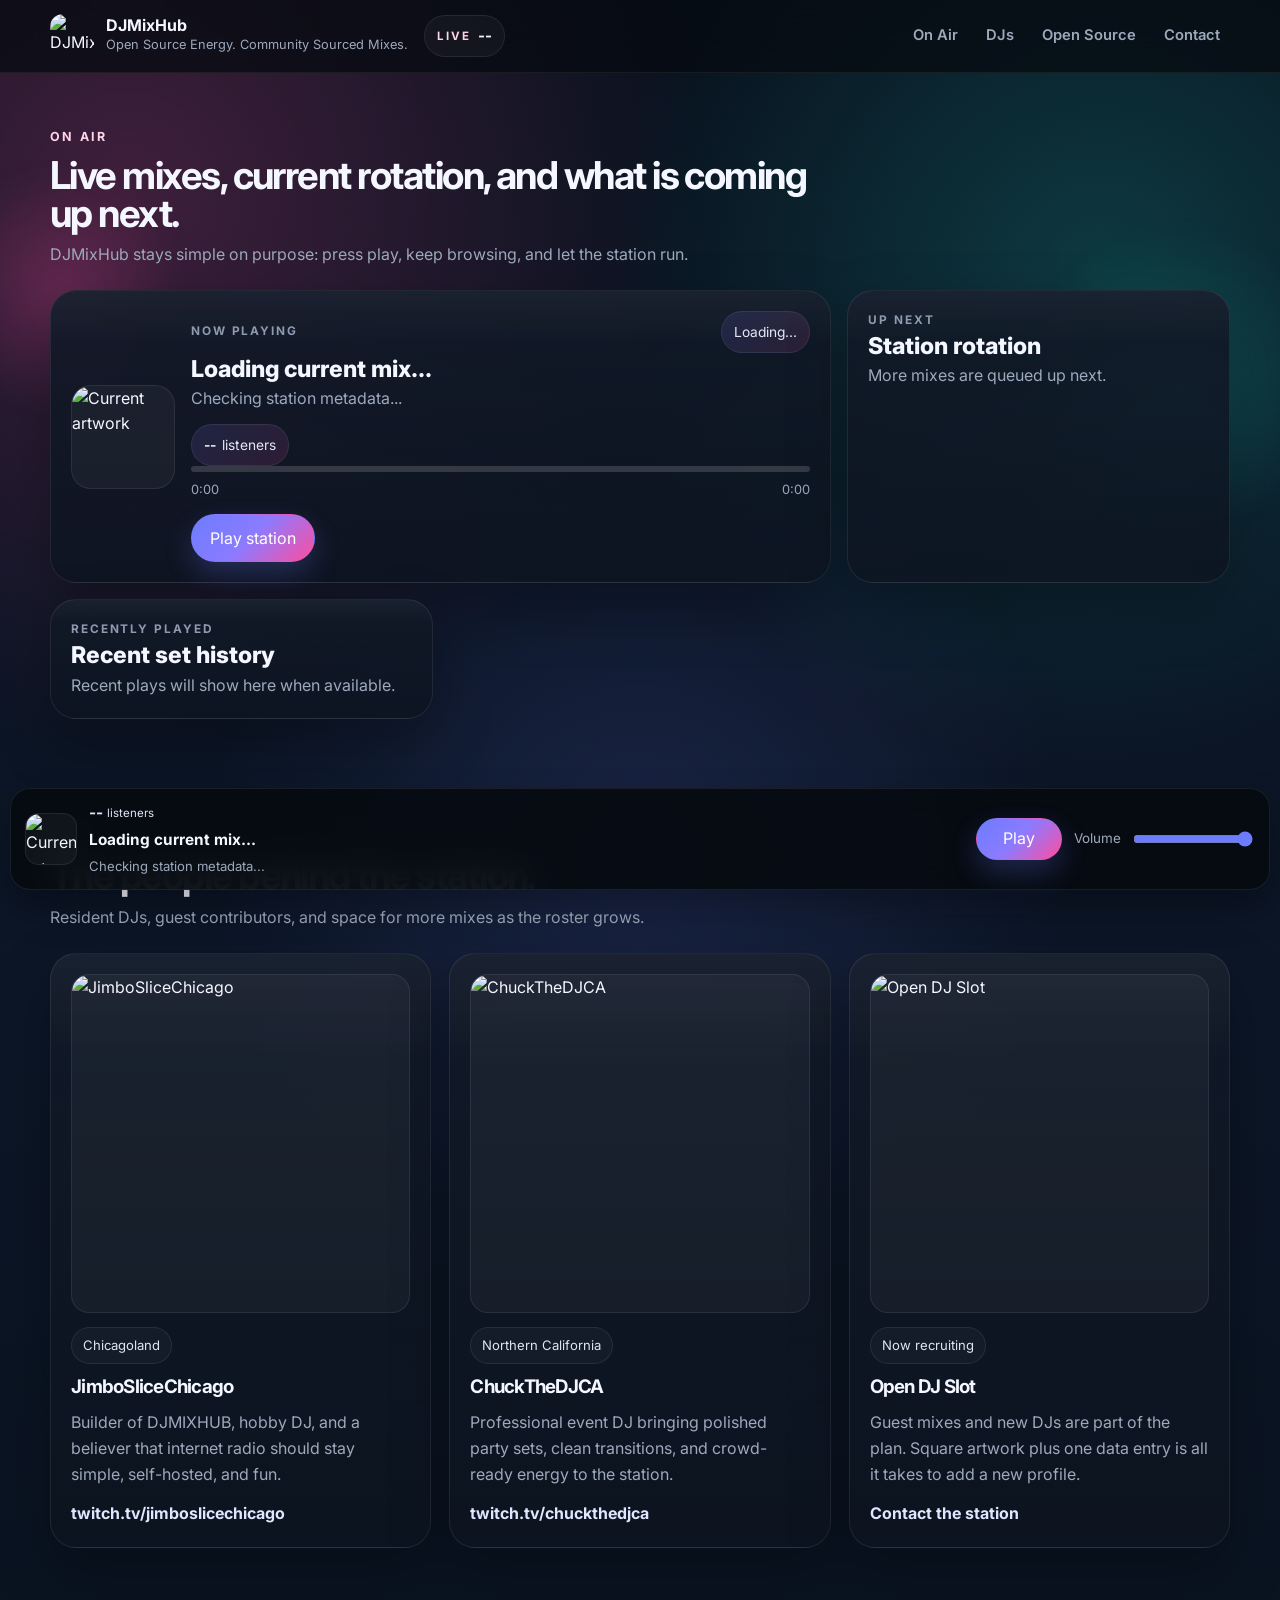
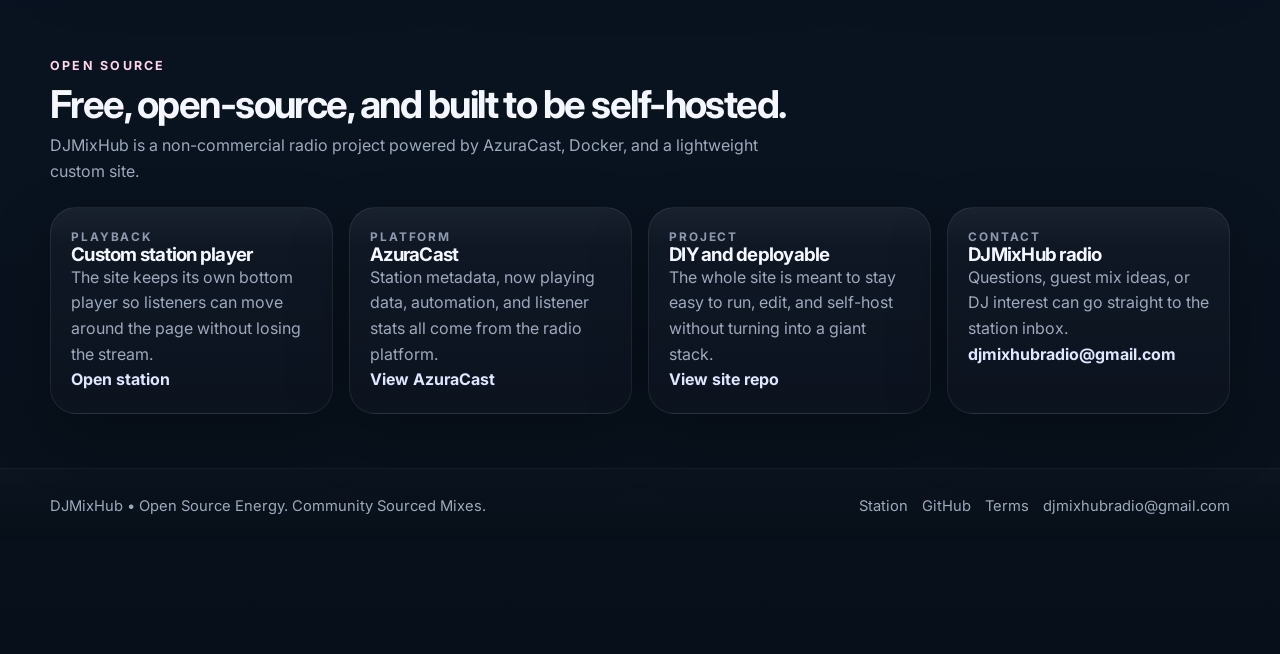
==== hybrid-site/index.html @ 6354baf1 "Add production-ready hybrid site and Ubuntu deploy docs" ====
<!DOCTYPE html>
<html lang="en">
  <head>
    <meta charset="UTF-8" />
    <meta name="viewport" content="width=device-width, initial-scale=1.0" />
    <title>DJMixHub | Community-Sourced Mix Radio</title>
    <meta
      name="description"
      content="DJMixHub is a free, community-sourced internet radio station for DJ mixes, guest sets, and long-form rotation."
    />
    <link rel="preconnect" href="https://fonts.googleapis.com" />
    <link rel="preconnect" href="https://fonts.gstatic.com" crossorigin />
    <link
      href="https://fonts.googleapis.com/css2?family=Inter:wght@400;500;600;700;800&display=swap"
      rel="stylesheet"
    />
    <link rel="icon" type="image/jpeg" href="assets/logo.jpg" />
    <link rel="stylesheet" href="styles.css?v=20260425c" />
  </head>
  <body>
    <div class="terms-gate" id="termsGate" aria-hidden="true">
      <div class="terms-gate__card">
        <span class="eyebrow">Before you listen</span>
        <h2>Agree to the listener terms to start the station</h2>
        <p>
          DJMixHub uses basic listener analytics like IP address, rough location, and browser/device details to help keep the
          station running and reliable.
        </p>
        <div class="terms-gate__actions">
          <a class="button button--ghost" href="terms.html">Read terms</a>
          <button class="button button--primary" id="acceptTermsButton">I Agree</button>
        </div>
      </div>
    </div>

    <header class="site-header">
      <div class="container site-header__inner">
        <a class="brand" href="#top" aria-label="DJMixHub HLS listener site home">
          <img
            src="assets/logo.jpg"
            alt="DJMixHub"
            class="brand__logo"
            onerror="this.onerror=null;this.src='assets/logo.jpg';"
          />
          <div class="brand__text">
            <strong data-config-text="siteName">DJMixHub</strong>
            <span data-config-text="siteTagline">Open Source Energy. Community Sourced Mixes.</span>
          </div>
          <div class="header-listeners" aria-live="polite">
            <span class="header-listeners__label">Live</span>
            <strong id="headerUniqueListeners">--</strong>
          </div>
        </a>

        <nav class="site-nav" aria-label="Main navigation">
          <a href="#onair">On Air</a>
          <a href="#djs">DJs</a>
          <a href="#opensource">Open Source</a>
          <a data-config-email>Contact</a>
        </nav>
      </div>
    </header>

    <main id="top">
      <section class="section" id="onair">
        <div class="container">
          <div class="section-heading">
            <span class="eyebrow">On air</span>
            <h2>Live mixes, current rotation, and what is coming up next.</h2>
            <p>DJMixHub stays simple on purpose: press play, keep browsing, and let the station run.</p>
          </div>

          <div class="now-grid">
            <article class="card now-card now-card--feature">
              <img id="onAirArt" class="now-card__art" src="assets/logo.jpg" alt="Current artwork" />
              <div>
                <div class="now-card__heading">
                  <span class="meta-label">Now playing</span>
                  <span class="status-badge" id="statusBadge">Loading...</span>
                </div>
                <strong id="onAirTitle" class="track-title">Loading current mix...</strong>
                <span id="onAirArtist" class="track-artist">Checking station metadata...</span>
                <div class="now-card__chips">
                  <span class="listener-pill"><strong id="heroListeners">--</strong> listeners</span>
                </div>
                <div class="progress" aria-label="Track progress">
                  <progress id="trackProgress" class="progress__bar" value="0" max="1"></progress>
                  <div class="progress__meta">
                    <span id="trackElapsed">0:00</span>
                    <span id="trackDuration">0:00</span>
                  </div>
                </div>
                <div class="now-card__actions">
                  <button class="button button--primary" id="heroListenButton" type="button">Play station</button>
                </div>
              </div>
            </article>

            <article class="card now-card">
              <span class="meta-label">Up next</span>
              <strong id="nextTitle" class="track-title">Station rotation</strong>
              <span id="nextMeta" class="track-artist">More mixes are queued up next.</span>
            </article>

            <article class="card now-card">
              <span class="meta-label">Recently played</span>
              <strong id="historyTitle" class="track-title">Recent set history</strong>
              <span id="historyMeta" class="track-artist">Recent plays will show here when available.</span>
            </article>
          </div>
        </div>
      </section>

      <section class="section" id="djs">
        <div class="container">
          <div class="section-heading">
            <span class="eyebrow">DJs</span>
            <h2>The people behind the station.</h2>
            <p>Resident DJs, guest contributors, and space for more mixes as the roster grows.</p>
          </div>
          <div id="djGrid" class="dj-grid" aria-live="polite"></div>
        </div>
      </section>

      <section class="section" id="opensource">
        <div class="container">
          <div class="section-heading">
            <span class="eyebrow">Open source</span>
            <h2>Free, open-source, and built to be self-hosted.</h2>
            <p>DJMixHub is a non-commercial radio project powered by AzuraCast, Docker, and a lightweight custom site.</p>
          </div>

          <div class="info-grid">
            <article class="card info-card">
              <span class="meta-label">Playback</span>
              <h3>Custom station player</h3>
              <p>The site keeps its own bottom player so listeners can move around the page without losing the stream.</p>
              <a class="simple-link" data-config-href="radioBaseUrl" target="_blank" rel="noreferrer">Open station</a>
            </article>

            <article class="card info-card">
              <span class="meta-label">Platform</span>
              <h3>AzuraCast</h3>
              <p>Station metadata, now playing data, automation, and listener stats all come from the radio platform.</p>
              <a class="simple-link" data-config-href="azuracastRepoUrl" target="_blank" rel="noreferrer">View AzuraCast</a>
            </article>

            <article class="card info-card">
              <span class="meta-label">Project</span>
              <h3>DIY and deployable</h3>
              <p>The whole site is meant to stay easy to run, edit, and self-host without turning into a giant stack.</p>
              <a class="simple-link" data-config-href="mainRepoUrl" target="_blank" rel="noreferrer">View site repo</a>
            </article>

            <article class="card info-card">
              <span class="meta-label">Contact</span>
              <h3>DJMixHub radio</h3>
              <p>Questions, guest mix ideas, or DJ interest can go straight to the station inbox.</p>
              <a class="simple-link" data-config-email>djmixhubradio@gmail.com</a>
            </article>
          </div>
        </div>
      </section>
    </main>

    <footer class="site-footer">
      <div class="container site-footer__inner">
        <p><span data-config-text="siteName">DJMixHub</span> • <span data-config-text="siteTagline">Open Source Energy. Community Sourced Mixes.</span></p>
        <div class="site-footer__links">
          <a data-config-href="radioBaseUrl" target="_blank" rel="noreferrer">Station</a>
          <a data-config-href="githubUrl" target="_blank" rel="noreferrer">GitHub</a>
          <a href="terms.html">Terms</a>
          <a data-config-email>djmixhubradio@gmail.com</a>
        </div>
      </div>
    </footer>

    <div class="station-dock" id="stationDock">
      <div class="station-dock__art-wrap">
        <img id="dockArt" class="station-dock__art" src="assets/logo.jpg" alt="Current artwork" />
      </div>
      <div class="station-dock__meta">
        <span class="station-dock__label"><strong id="dockListeners">--</strong> listeners</span>
        <strong id="dockTitle">Loading current mix...</strong>
        <span id="dockArtist">Checking station metadata...</span>
      </div>
      <div class="station-dock__controls">
        <button class="button button--primary station-dock__button" id="dockPlayButton" type="button">Play</button>
        <label class="dock-volume" for="volumeSlider">
          <span>Volume</span>
          <input id="volumeSlider" type="range" min="0" max="1" step="0.01" value="1" />
        </label>
      </div>
      <audio id="radioPlayer" preload="none"></audio>
    </div>

    <script src="https://cdn.jsdelivr.net/npm/hls.js@1"></script>
    <script src="config.js?v=20260425c"></script>
    <script src="dj-data.js?v=20260425c"></script>
    <script src="app.js?v=20260425c"></script>
  </body>
</html>
---- hybrid-site/styles.css ----
:root {
  --bg: #07111b;
  --bg-deep: #050b12;
  --surface: rgba(13, 20, 32, 0.82);
  --surface-strong: rgba(17, 25, 39, 0.94);
  --surface-soft: rgba(20, 31, 48, 0.66);
  --line: rgba(255, 255, 255, 0.08);
  --line-strong: rgba(255, 255, 255, 0.12);
  --text: #f4f7ff;
  --muted: #9da9bc;
  --accent: #6c7cff;
  --accent-strong: #ff4da0;
  --accent-alt: #21d4c4;
  --shadow: 0 24px 60px rgba(0, 0, 0, 0.26);
  --radius: 26px;
  --max: 1180px;
}

* {
  box-sizing: border-box;
}

html {
  scroll-behavior: smooth;
}

body {
  margin: 0;
  font-family: 'Inter', system-ui, -apple-system, BlinkMacSystemFont, 'Segoe UI', sans-serif;
  color: var(--text);
  background:
    radial-gradient(circle at 10% 8%, rgba(255, 77, 160, 0.22), transparent 24%),
    radial-gradient(circle at 86% 12%, rgba(33, 212, 196, 0.2), transparent 22%),
    radial-gradient(circle at 50% 38%, rgba(108, 124, 255, 0.14), transparent 28%),
    linear-gradient(180deg, #08111d 0%, #0c1627 42%, #07101a 100%);
  line-height: 1.6;
  padding-bottom: 114px;
}

body::before,
body::after {
  content: '';
  position: fixed;
  inset: auto;
  z-index: -1;
  pointer-events: none;
  filter: blur(12px);
}

body::before {
  top: 160px;
  left: -70px;
  width: 260px;
  height: 260px;
  border-radius: 999px;
  background: radial-gradient(circle, rgba(255, 77, 160, 0.24), transparent 66%);
}

body::after {
  top: 220px;
  right: -60px;
  width: 320px;
  height: 320px;
  border-radius: 999px;
  background: radial-gradient(circle, rgba(33, 212, 196, 0.18), transparent 68%);
}

img {
  display: block;
  max-width: 100%;
}

a {
  color: inherit;
  text-decoration: none;
}

button,
input {
  font: inherit;
}

p {
  margin: 0;
  color: var(--muted);
}

.container {
  width: min(var(--max), calc(100% - 32px));
  margin: 0 auto;
}

.site-header {
  position: sticky;
  top: 0;
  z-index: 30;
  background: rgba(7, 11, 18, 0.76);
  border-bottom: 1px solid rgba(255, 255, 255, 0.06);
  backdrop-filter: blur(18px);
}

.site-header__inner {
  min-height: 72px;
  display: flex;
  align-items: center;
  justify-content: space-between;
  gap: 18px;
}

.brand {
  display: inline-flex;
  align-items: center;
  gap: 12px;
  min-width: 0;
  flex-shrink: 0;
}

.brand__logo {
  width: 44px;
  height: 44px;
  border-radius: 13px;
  object-fit: cover;
}

.brand__text {
  min-width: 0;
}

.brand__text strong {
  display: block;
  font-size: 1rem;
  line-height: 1.1;
}

.brand__text span {
  display: block;
  color: var(--muted);
  font-size: 0.8rem;
  white-space: nowrap;
}

.header-listeners {
  display: inline-flex;
  align-items: center;
  gap: 8px;
  margin-left: 4px;
  padding: 8px 12px;
  border-radius: 999px;
  background: rgba(255, 255, 255, 0.04);
  border: 1px solid var(--line);
}

.header-listeners__label {
  color: #ffd4e8;
  font-size: 0.72rem;
  font-weight: 700;
  letter-spacing: 0.16em;
  text-transform: uppercase;
}

.header-listeners strong {
  font-size: 0.94rem;
}

.site-nav {
  display: inline-flex;
  align-items: center;
  gap: 8px;
  flex-wrap: wrap;
  justify-content: flex-end;
}

.site-nav a {
  padding: 8px 10px;
  border-radius: 999px;
  color: var(--muted);
  font-size: 0.92rem;
  font-weight: 600;
}

.site-nav a:hover,
.site-nav a:focus-visible {
  color: var(--text);
  background: rgba(255, 255, 255, 0.04);
}

.section {
  padding: 54px 0;
}

.eyebrow {
  display: inline-block;
  color: #ffd5ea;
  font-size: 0.78rem;
  font-weight: 700;
  letter-spacing: 0.18em;
  text-transform: uppercase;
}

.section-heading h2,
.info-card h3,
.dj-card h3 {
  margin: 0;
  letter-spacing: -0.04em;
  line-height: 0.98;
}

.listener-pill,
.status-badge {
  display: inline-flex;
  align-items: center;
  gap: 6px;
  padding: 9px 12px;
  border-radius: 999px;
  background: linear-gradient(135deg, rgba(108, 124, 255, 0.14), rgba(255, 77, 160, 0.12));
  border: 1px solid var(--line);
  color: #e4e9f7;
  font-size: 0.86rem;
}

.terms-gate__actions,
.terms-actions {
  display: flex;
  flex-wrap: wrap;
  gap: 12px;
}

.button {
  display: inline-flex;
  align-items: center;
  justify-content: center;
  min-height: 48px;
  padding: 0 18px;
  border: 1px solid transparent;
  border-radius: 999px;
  cursor: pointer;
  transition: transform 0.18s ease, background 0.18s ease, border-color 0.18s ease;
}

.button:hover,
.button:focus-visible {
  transform: translateY(-1px);
}

.button--primary {
  color: #ffffff;
  background: linear-gradient(135deg, var(--accent) 0%, #8b7bff 48%, var(--accent-strong) 100%);
  box-shadow: 0 12px 28px rgba(108, 124, 255, 0.24);
}

.button--ghost {
  color: var(--text);
  background: rgba(255, 255, 255, 0.03);
  border-color: var(--line);
}

.card {
  background:
    linear-gradient(180deg, rgba(255, 255, 255, 0.04), transparent 18%),
    linear-gradient(180deg, var(--surface-strong), var(--surface));
  border: 1px solid var(--line);
  border-radius: var(--radius);
  box-shadow: var(--shadow);
}

.meta-label {
  display: block;
  color: #8e9aaf;
  font-size: 0.74rem;
  font-weight: 700;
  letter-spacing: 0.16em;
  text-transform: uppercase;
}

.track-title {
  display: block;
  margin-top: 4px;
  font-size: clamp(1.1rem, 2vw, 1.45rem);
  font-weight: 800;
  line-height: 1.1;
}

.track-artist {
  display: block;
  margin-top: 4px;
  color: var(--muted);
}

.hero-panel__chips {
  display: flex;
  flex-wrap: wrap;
  gap: 10px;
}

.progress {
  display: grid;
  gap: 8px;
}

.progress__bar {
  width: 100%;
  height: 6px;
  border: 0;
  border-radius: 999px;
  overflow: hidden;
  background: rgba(255, 255, 255, 0.08);
}

.progress__bar::-webkit-progress-bar {
  background: rgba(255, 255, 255, 0.08);
}

.progress__bar::-webkit-progress-value {
  background: linear-gradient(90deg, var(--accent-alt) 0%, var(--accent) 55%, var(--accent-strong) 100%);
}

.progress__bar::-moz-progress-bar {
  background: linear-gradient(90deg, var(--accent-alt) 0%, var(--accent) 55%, var(--accent-strong) 100%);
}

.progress__meta {
  display: flex;
  justify-content: space-between;
  gap: 10px;
  color: var(--muted);
  font-size: 0.8rem;
}

.section-heading {
  display: grid;
  gap: 10px;
  max-width: 760px;
  margin-bottom: 22px;
}

.section-heading h2 {
  font-size: clamp(1.65rem, 3vw, 2.8rem);
}

.now-grid {
  display: grid;
  grid-template-columns: repeat(3, minmax(0, 1fr));
  gap: 16px;
}

.info-grid {
  display: grid;
  grid-template-columns: repeat(auto-fit, minmax(220px, 1fr));
  gap: 16px;
}

.now-card,
.info-card,
.dj-card,
.terms-card {
  padding: 20px;
}

.now-card--feature {
  grid-column: span 2;
  display: grid;
  grid-template-columns: 104px minmax(0, 1fr);
  gap: 16px;
  align-items: center;
}

.now-card__art {
  width: 104px;
  height: 104px;
  border-radius: 20px;
  object-fit: cover;
  background: rgba(255, 255, 255, 0.04);
  border: 1px solid var(--line);
}

.now-card__heading {
  display: flex;
  align-items: center;
  justify-content: space-between;
  gap: 12px;
  flex-wrap: wrap;
}

.now-card__chips {
  display: flex;
  flex-wrap: wrap;
  gap: 10px;
  margin-top: 12px;
}

.now-card__actions {
  margin-top: 14px;
}

.simple-link,
.dj-card a {
  color: #dfe6ff;
  font-weight: 700;
}

.dj-grid {
  display: grid;
  grid-template-columns: repeat(3, minmax(0, 1fr));
  gap: 18px;
}

.dj-card {
  display: flex;
  flex-direction: column;
  gap: 14px;
}

.dj-card__media {
  aspect-ratio: 1 / 1;
  border-radius: 18px;
  overflow: hidden;
  background: rgba(255, 255, 255, 0.04);
  border: 1px solid var(--line);
}

.dj-card__media img {
  width: 100%;
  height: 100%;
  object-fit: cover;
}

.dj-card__tag {
  display: inline-flex;
  align-self: flex-start;
  padding: 7px 11px;
  border-radius: 999px;
  background: rgba(255, 255, 255, 0.03);
  border: 1px solid var(--line);
  color: #dfe5f5;
  font-size: 0.82rem;
}

.dj-card a {
  margin-top: auto;
}

.site-footer {
  padding: 26px 0 22px;
  border-top: 1px solid rgba(255, 255, 255, 0.06);
  background: linear-gradient(180deg, rgba(255, 255, 255, 0.02), rgba(0, 0, 0, 0.1));
}

.site-footer__inner {
  display: flex;
  align-items: center;
  justify-content: space-between;
  gap: 16px;
  flex-wrap: wrap;
}

.site-footer p,
.site-footer a {
  color: var(--muted);
  font-size: 0.92rem;
}

.site-footer__links {
  display: flex;
  flex-wrap: wrap;
  gap: 14px;
}

.station-dock {
  position: fixed;
  left: 10px;
  right: 10px;
  bottom: 10px;
  z-index: 40;
  display: grid;
  grid-template-columns: auto minmax(0, 1fr) auto;
  gap: 12px;
  align-items: center;
  padding: 12px 14px;
  border-radius: 20px;
  background: rgba(7, 11, 18, 0.94);
  border: 1px solid var(--line);
  box-shadow: 0 18px 36px rgba(0, 0, 0, 0.3);
  backdrop-filter: blur(14px);
}

.station-dock__art-wrap {
  width: 52px;
  height: 52px;
  border-radius: 14px;
  overflow: hidden;
  background: rgba(255, 255, 255, 0.04);
  border: 1px solid var(--line);
}

.station-dock__art {
  width: 100%;
  height: 100%;
  object-fit: cover;
}

.station-dock__meta {
  display: grid;
  gap: 3px;
  min-width: 0;
}

.station-dock__label {
  display: inline-flex;
  align-items: center;
  gap: 4px;
  color: #dfe5f5;
  font-size: 0.72rem;
}

.station-dock__meta strong,
.station-dock__meta span {
  white-space: nowrap;
  overflow: hidden;
  text-overflow: ellipsis;
}

.station-dock__meta strong {
  font-size: 0.96rem;
}

.station-dock__meta span:last-child {
  color: var(--muted);
  font-size: 0.82rem;
}

.station-dock__controls {
  display: flex;
  align-items: center;
  gap: 12px;
}

.station-dock__button {
  min-width: 86px;
  min-height: 42px;
}

.dock-volume {
  display: flex;
  align-items: center;
  gap: 10px;
  color: var(--muted);
  font-size: 0.84rem;
}

.dock-volume input {
  width: 120px;
  accent-color: var(--accent);
}

.terms-gate {
  position: fixed;
  inset: 0;
  z-index: 80;
  display: grid;
  place-items: center;
  padding: 20px;
  background: rgba(4, 7, 12, 0.84);
  backdrop-filter: blur(10px);
  opacity: 0;
  pointer-events: none;
  transition: opacity 0.24s ease;
}

.terms-gate.is-visible {
  opacity: 1;
  pointer-events: auto;
}

.terms-gate__card {
  width: min(540px, 100%);
  padding: 28px;
  border-radius: 26px;
  background: linear-gradient(180deg, rgba(17, 23, 35, 0.98), rgba(11, 16, 25, 0.98));
  border: 1px solid var(--line);
  box-shadow: var(--shadow);
}

.terms-gate__card h2 {
  margin: 12px 0 10px;
  font-size: 1.7rem;
  line-height: 1.08;
}

.terms-layout {
  max-width: 860px;
}

.terms-stack {
  display: grid;
  gap: 16px;
}

.terms-card h3 {
  margin: 0 0 8px;
  font-size: 1.08rem;
}

.terms-gate__actions,
.terms-actions {
  margin-top: 18px;
}

@media (max-width: 1024px) {
  .now-grid,
  .info-grid,
  .dj-grid {
    grid-template-columns: 1fr;
  }

  .now-card--feature {
    grid-column: auto;
  }
}

@media (max-width: 720px) {
  body {
    padding-bottom: 86px;
  }

  .container {
    width: min(var(--max), calc(100% - 24px));
  }

  .site-header__inner {
    min-height: 54px;
    display: grid;
    grid-template-columns: minmax(0, 1fr) auto;
    gap: 6px 8px;
    padding: 8px 0 6px;
  }

  .brand {
    gap: 10px;
    min-width: 0;
  }

  .brand__logo {
    width: 34px;
    height: 34px;
    border-radius: 10px;
  }

  .brand__text strong {
    font-size: 0.88rem;
  }

  .brand__text span {
    display: none;
  }

  .header-listeners {
    padding: 6px 10px;
    gap: 5px;
    align-self: center;
  }

  .header-listeners__label {
    font-size: 0.64rem;
  }

  .site-nav {
    grid-column: 1 / -1;
    overflow-x: auto;
    flex-wrap: nowrap;
    justify-content: flex-start;
    gap: 12px;
    padding-top: 2px;
    scrollbar-width: none;
  }

  .site-nav::-webkit-scrollbar {
    display: none;
  }

  .site-nav a {
    padding: 2px 0;
    font-size: 0.76rem;
    white-space: nowrap;
    flex: 0 0 auto;
  }

  .section {
    padding: 34px 0;
  }

  .terms-gate__actions,
  .terms-actions,
  .site-footer__inner,
  .site-footer__links {
    align-items: flex-start;
  }

  .terms-gate__actions .button,
  .terms-actions .button {
    width: 100%;
  }

  .hero-panel,
  .now-card,
  .info-card,
  .dj-card,
  .terms-card,
  .terms-gate__card {
    padding: 18px;
  }

  .now-card--feature {
    grid-template-columns: 64px minmax(0, 1fr);
    gap: 12px;
  }

  .now-card__art {
    width: 64px;
    height: 64px;
    border-radius: 14px;
  }

  .now-card__heading {
    gap: 8px;
  }

  .now-card__actions .button {
    width: 100%;
  }

  .station-dock {
    left: 8px;
    right: 8px;
    bottom: 8px;
    grid-template-columns: 40px minmax(0, 1fr) auto;
    gap: 8px;
    padding: 8px 10px;
    border-radius: 16px;
  }

  .station-dock__art-wrap {
    width: 40px;
    height: 40px;
    border-radius: 10px;
  }

  .station-dock__label {
    font-size: 0.62rem;
  }

  .station-dock__meta strong {
    font-size: 0.84rem;
  }

  .station-dock__meta span:last-child {
    font-size: 0.72rem;
  }

  .station-dock__button {
    min-width: 70px;
    min-height: 38px;
    padding: 0 12px;
  }

  .dock-volume {
    display: none;
  }
}
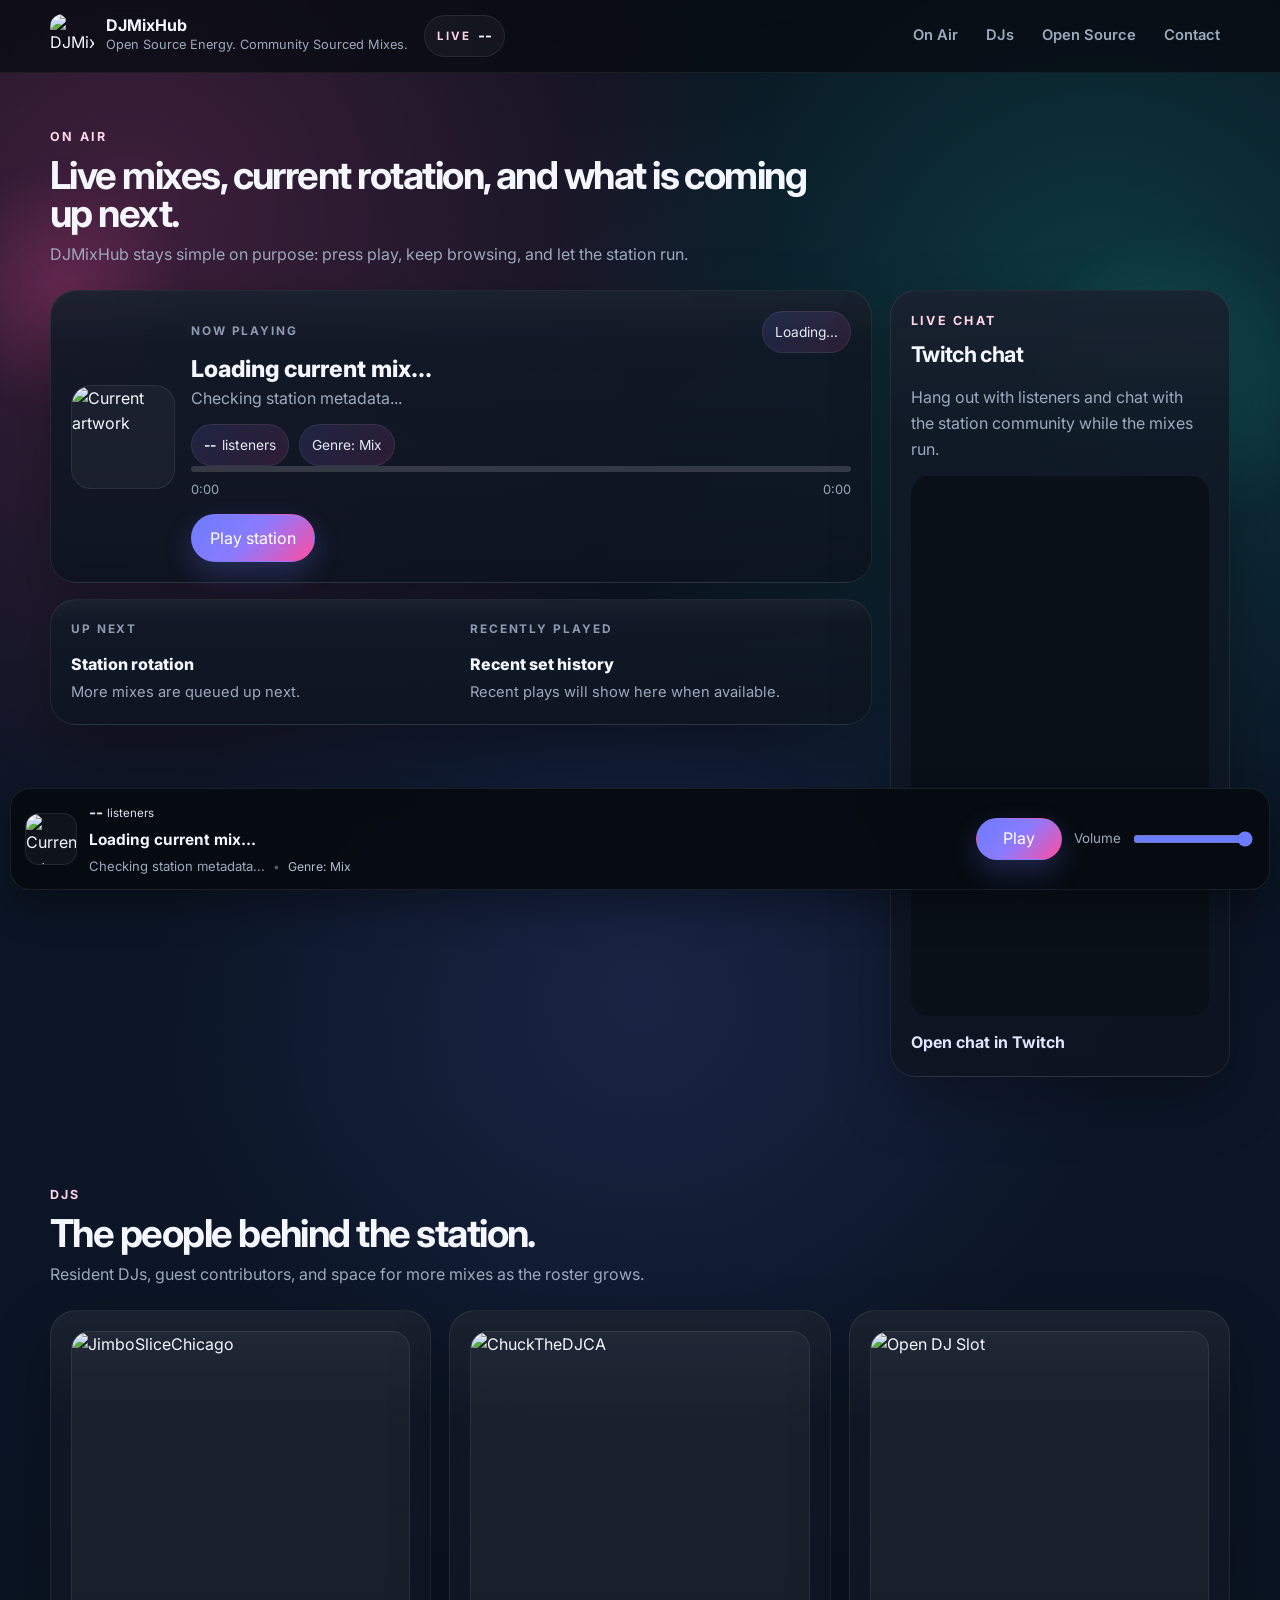
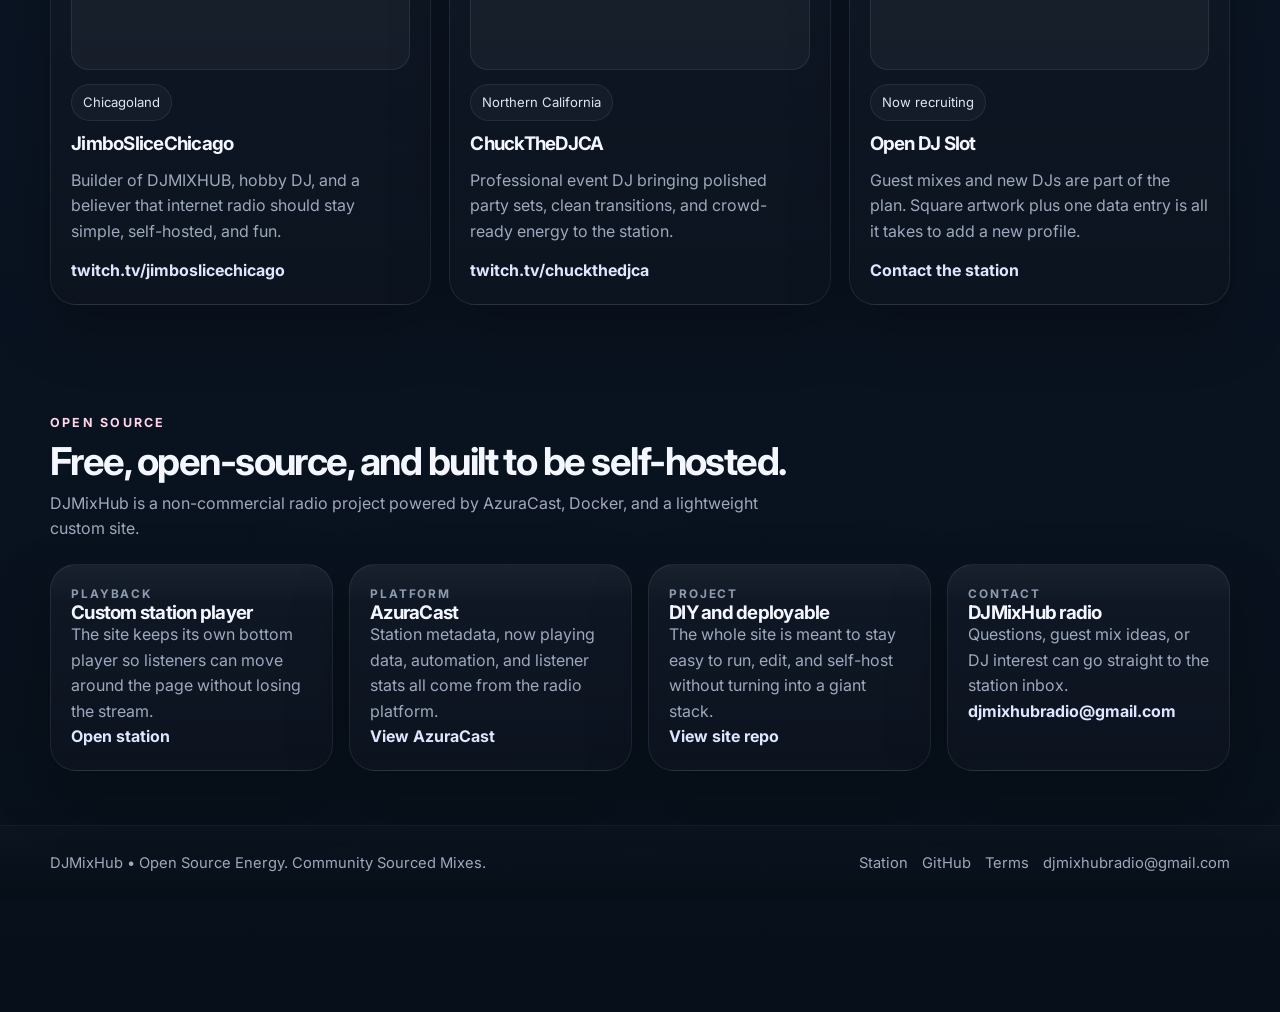
==== commit 4a18cbed: "Add Twitch chat and refine 8088 on-air layout" ====
--- a/hybrid-site/index.html
+++ b/hybrid-site/index.html
@@ -15,7 +15,7 @@
       rel="stylesheet"
     />
     <link rel="icon" type="image/jpeg" href="assets/logo.jpg" />
-    <link rel="stylesheet" href="styles.css?v=20260425c" />
+    <link rel="stylesheet" href="styles.css?v=20260425g" />
   </head>
   <body>
     <div class="terms-gate" id="termsGate" aria-hidden="true">
@@ -70,43 +70,82 @@
             <p>DJMixHub stays simple on purpose: press play, keep browsing, and let the station run.</p>
           </div>
 
-          <div class="now-grid">
-            <article class="card now-card now-card--feature">
-              <img id="onAirArt" class="now-card__art" src="assets/logo.jpg" alt="Current artwork" />
-              <div>
-                <div class="now-card__heading">
-                  <span class="meta-label">Now playing</span>
-                  <span class="status-badge" id="statusBadge">Loading...</span>
+          <div class="onair-layout">
+            <div class="onair-main">
+              <article class="card now-card now-card--feature">
+                <img id="onAirArt" class="now-card__art" src="assets/logo.jpg" alt="Current artwork" />
+                <div>
+                  <div class="now-card__heading">
+                    <span class="meta-label">Now playing</span>
+                    <span class="status-badge" id="statusBadge">Loading...</span>
+                  </div>
+                  <strong id="onAirTitle" class="track-title">Loading current mix...</strong>
+                  <span id="onAirArtist" class="track-artist">Checking station metadata...</span>
+                  <div class="now-card__chips">
+                    <span class="listener-pill"><strong id="heroListeners">--</strong> listeners</span>
+                    <span class="listener-pill" id="onAirGenrePill">Genre: Mix</span>
+                  </div>
+                  <div class="progress" aria-label="Track progress">
+                    <progress id="trackProgress" class="progress__bar" value="0" max="1"></progress>
+                    <div class="progress__meta">
+                      <span id="trackElapsed">0:00</span>
+                      <span id="trackDuration">0:00</span>
+                    </div>
+                  </div>
+                  <div class="now-card__actions">
+                    <button class="button button--primary" id="heroListenButton" type="button">Play station</button>
+                  </div>
                 </div>
-                <strong id="onAirTitle" class="track-title">Loading current mix...</strong>
-                <span id="onAirArtist" class="track-artist">Checking station metadata...</span>
-                <div class="now-card__chips">
-                  <span class="listener-pill"><strong id="heroListeners">--</strong> listeners</span>
+              </article>
+
+              <article class="card now-card now-card--rotation">
+                <div class="rotation-grid">
+                  <div>
+                    <span class="meta-label">Up next</span>
+                    <div id="nextList" class="queue-list" aria-live="polite">
+                      <div class="queue-item">
+                        <strong id="nextTitle" class="track-title">Station rotation</strong>
+                        <span id="nextMeta" class="track-artist">More mixes are queued up next.</span>
+                      </div>
+                    </div>
+                  </div>
+
+                  <div>
+                    <span class="meta-label">Recently played</span>
+                    <div id="historyList" class="history-list" aria-live="polite">
+                      <div class="history-item">
+                        <strong id="historyTitle" class="track-title">Recent set history</strong>
+                        <span id="historyMeta" class="track-artist">Recent plays will show here when available.</span>
+                      </div>
+                    </div>
+                  </div>
                 </div>
-                <div class="progress" aria-label="Track progress">
-                  <progress id="trackProgress" class="progress__bar" value="0" max="1"></progress>
-                  <div class="progress__meta">
-                    <span id="trackElapsed">0:00</span>
-                    <span id="trackDuration">0:00</span>
-                  </div>
-                </div>
-                <div class="now-card__actions">
-                  <button class="button button--primary" id="heroListenButton" type="button">Play station</button>
-                </div>
+              </article>
+            </div>
+
+            <aside class="card chat-panel">
+              <div class="chat-panel__heading">
+                <span class="eyebrow">Live chat</span>
+                <h3>Twitch chat</h3>
               </div>
-            </article>
-
-            <article class="card now-card">
-              <span class="meta-label">Up next</span>
-              <strong id="nextTitle" class="track-title">Station rotation</strong>
-              <span id="nextMeta" class="track-artist">More mixes are queued up next.</span>
-            </article>
-
-            <article class="card now-card">
-              <span class="meta-label">Recently played</span>
-              <strong id="historyTitle" class="track-title">Recent set history</strong>
-              <span id="historyMeta" class="track-artist">Recent plays will show here when available.</span>
-            </article>
+              <p>Hang out with listeners and chat with the station community while the mixes run.</p>
+              <iframe
+                id="twitchChatFrame"
+                class="chat-panel__frame"
+                title="DJMixHub Twitch chat"
+                loading="lazy"
+                sandbox="allow-storage-access-by-user-activation allow-scripts allow-same-origin allow-popups allow-popups-to-escape-sandbox allow-modals"
+              ></iframe>
+              <a
+                id="twitchChatLink"
+                class="simple-link chat-panel__link"
+                href="https://www.twitch.tv/popout/jimboslicechicago/chat"
+                target="_blank"
+                rel="noreferrer"
+              >
+                Open chat in Twitch
+              </a>
+            </aside>
           </div>
         </div>
       </section>
@@ -182,7 +221,7 @@
       <div class="station-dock__meta">
         <span class="station-dock__label"><strong id="dockListeners">--</strong> listeners</span>
         <strong id="dockTitle">Loading current mix...</strong>
-        <span id="dockArtist">Checking station metadata...</span>
+        <span class="station-dock__subline"><span id="dockArtist">Checking station metadata...</span><span id="dockGenre">Genre: Mix</span></span>
       </div>
       <div class="station-dock__controls">
         <button class="button button--primary station-dock__button" id="dockPlayButton" type="button">Play</button>
@@ -195,8 +234,8 @@
     </div>
 
     <script src="https://cdn.jsdelivr.net/npm/hls.js@1"></script>
-    <script src="config.js?v=20260425c"></script>
-    <script src="dj-data.js?v=20260425c"></script>
-    <script src="app.js?v=20260425c"></script>
+    <script src="config.js?v=20260425g"></script>
+    <script src="dj-data.js?v=20260425g"></script>
+    <script src="app.js?v=20260425g"></script>
   </body>
 </html>
--- a/hybrid-site/styles.css
+++ b/hybrid-site/styles.css
@@ -337,10 +337,18 @@
   font-size: clamp(1.65rem, 3vw, 2.8rem);
 }
 
-.now-grid {
-  display: grid;
-  grid-template-columns: repeat(3, minmax(0, 1fr));
+.onair-layout {
+  display: grid;
+  grid-template-columns: minmax(0, 1fr) 340px;
+  gap: 18px;
+  align-items: start;
+}
+
+.onair-main {
+  display: grid;
+  grid-template-columns: minmax(0, 0.95fr) minmax(260px, 0.55fr);
   gap: 16px;
+  align-items: start;
 }
 
 .info-grid {
@@ -357,11 +365,22 @@
 }
 
 .now-card--feature {
-  grid-column: span 2;
+  grid-column: 1 / -1;
   display: grid;
   grid-template-columns: 104px minmax(0, 1fr);
   gap: 16px;
   align-items: center;
+}
+
+.now-card--secondary,
+.now-card--history {
+  min-height: 100%;
+  display: grid;
+  align-content: start;
+}
+
+.now-card--rotation {
+  grid-column: 1 / -1;
 }
 
 .now-card__art {
@@ -390,6 +409,111 @@
 
 .now-card__actions {
   margin-top: 14px;
+}
+
+.history-list {
+  display: grid;
+  gap: 12px;
+  margin-top: 12px;
+}
+
+.rotation-grid {
+  display: grid;
+  grid-template-columns: repeat(2, minmax(0, 1fr));
+  gap: 18px;
+}
+
+.queue-list {
+  display: grid;
+  gap: 12px;
+  margin-top: 12px;
+}
+
+.queue-item {
+  display: grid;
+  gap: 3px;
+  padding-top: 12px;
+  border-top: 1px solid rgba(255, 255, 255, 0.07);
+}
+
+.queue-item:first-child {
+  padding-top: 0;
+  border-top: 0;
+}
+
+.queue-item strong {
+  font-size: 1rem;
+  line-height: 1.15;
+}
+
+.queue-item span {
+  color: var(--muted);
+  font-size: 0.92rem;
+}
+
+.history-item {
+  display: grid;
+  gap: 3px;
+  padding-top: 12px;
+  border-top: 1px solid rgba(255, 255, 255, 0.07);
+}
+
+.history-item:first-child {
+  padding-top: 0;
+  border-top: 0;
+}
+
+.history-item strong {
+  font-size: 1rem;
+  line-height: 1.15;
+}
+
+.history-item span,
+.queue-item span {
+  color: var(--muted);
+  font-size: 0.92rem;
+}
+
+.history-item small,
+.queue-item small {
+  color: #b4bfd2;
+  font-size: 0.78rem;
+  letter-spacing: 0.02em;
+}
+
+.station-dock__meta #dockGenre {
+  color: #b4bfd2;
+  font-size: 0.76rem;
+}
+
+.chat-panel {
+  display: grid;
+  gap: 14px;
+  padding: 20px;
+  min-height: 100%;
+}
+
+.chat-panel__heading {
+  display: grid;
+  gap: 6px;
+}
+
+.chat-panel__heading h3 {
+  margin: 0;
+  font-size: 1.35rem;
+  letter-spacing: -0.03em;
+}
+
+.chat-panel__frame {
+  width: 100%;
+  min-height: 540px;
+  border: 0;
+  border-radius: 18px;
+  background: #0a1018;
+}
+
+.chat-panel__link {
+  justify-self: flex-start;
 }
 
 .simple-link,
@@ -523,7 +647,27 @@
   font-size: 0.96rem;
 }
 
-.station-dock__meta span:last-child {
+.station-dock__subline {
+  display: flex;
+  align-items: center;
+  gap: 8px;
+  min-width: 0;
+  color: var(--muted);
+  font-size: 0.82rem;
+}
+
+.station-dock__subline span {
+  min-width: 0;
+}
+
+.station-dock__subline #dockGenre::before {
+  content: '•';
+  margin-right: 8px;
+  color: rgba(255, 255, 255, 0.32);
+}
+
+.station-dock__meta span:last-child,
+.station-dock__subline {
   color: var(--muted);
   font-size: 0.82rem;
 }
@@ -606,14 +750,19 @@
 }
 
 @media (max-width: 1024px) {
-  .now-grid,
+  .onair-layout,
+  .onair-main,
   .info-grid,
   .dj-grid {
     grid-template-columns: 1fr;
   }
 
-  .now-card--feature {
-    grid-column: auto;
+  .rotation-grid {
+    grid-template-columns: 1fr;
+  }
+
+  .chat-panel__frame {
+    min-height: 420px;
   }
 }
 
@@ -728,6 +877,10 @@
     width: 100%;
   }
 
+  .chat-panel__frame {
+    min-height: 360px;
+  }
+
   .station-dock {
     left: 8px;
     right: 8px;
@@ -752,7 +905,8 @@
     font-size: 0.84rem;
   }
 
-  .station-dock__meta span:last-child {
+  .station-dock__meta span:last-child,
+  .station-dock__subline {
     font-size: 0.72rem;
   }
 
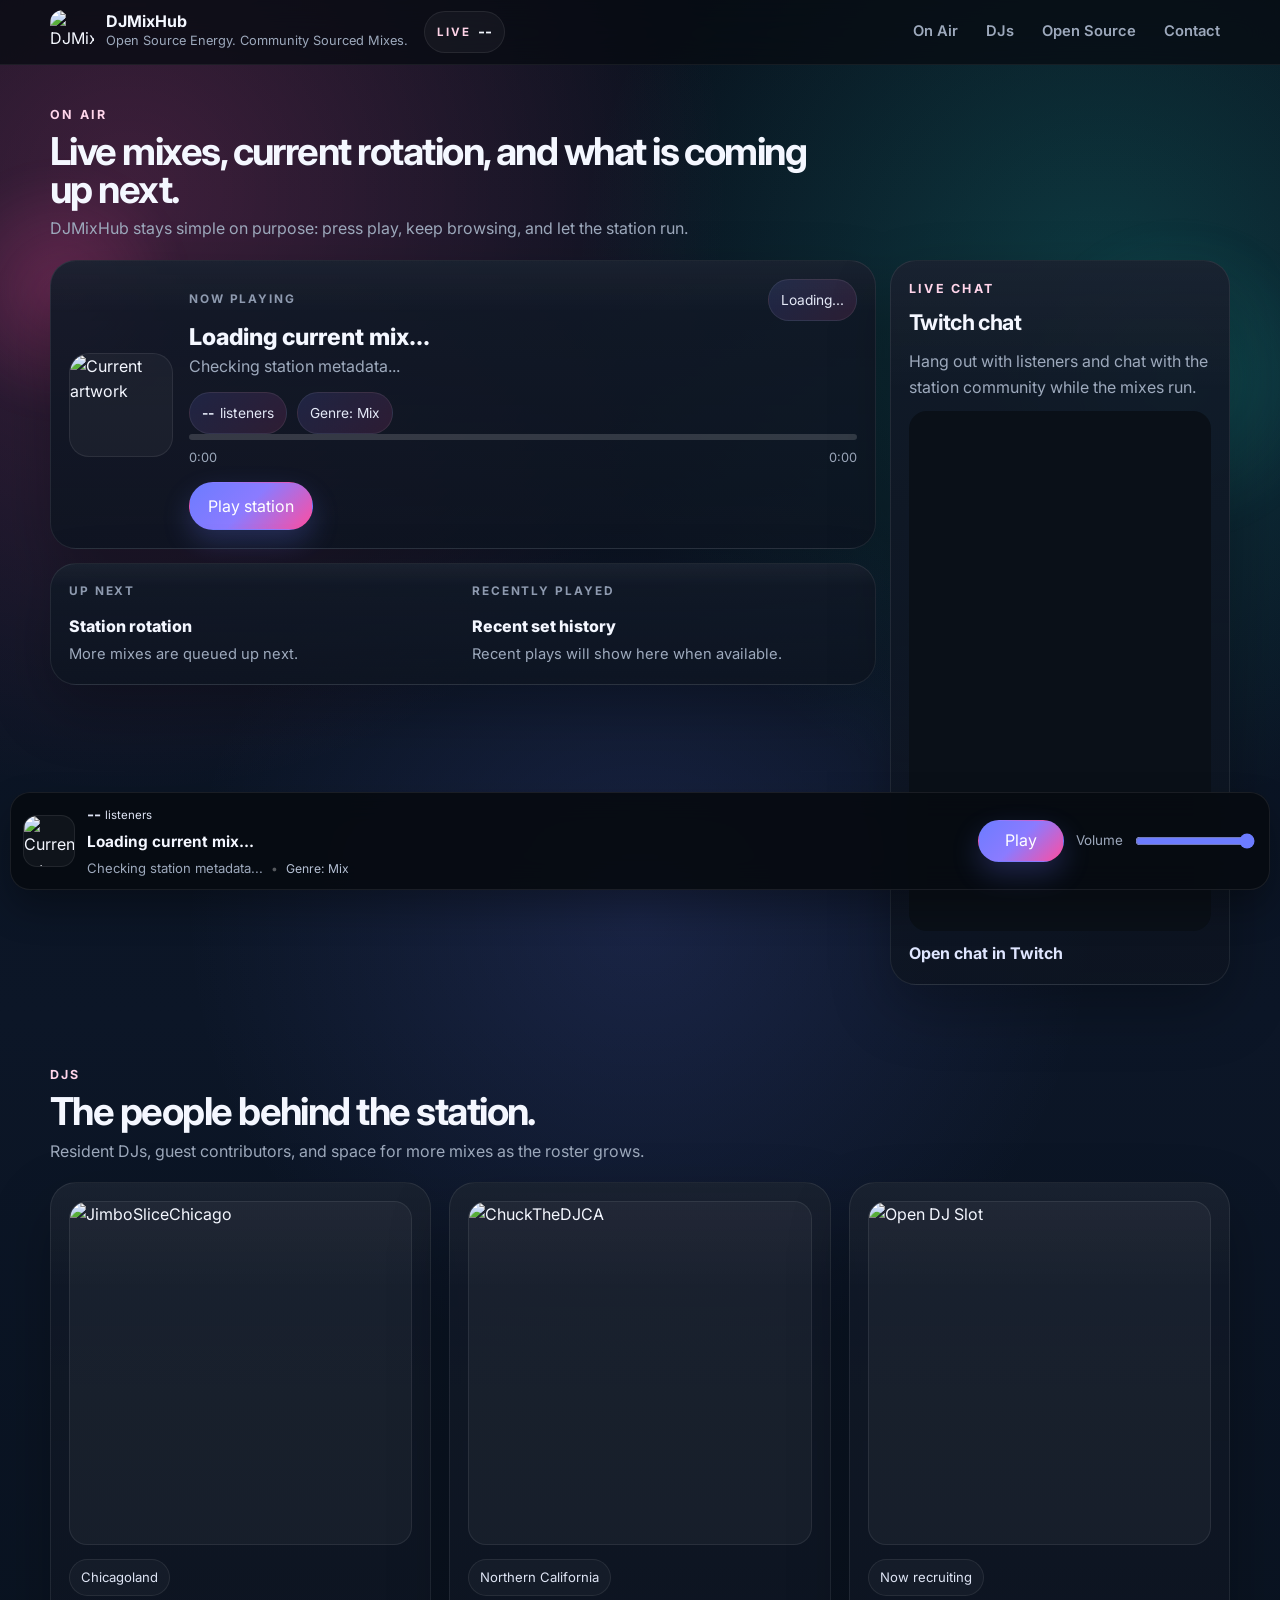
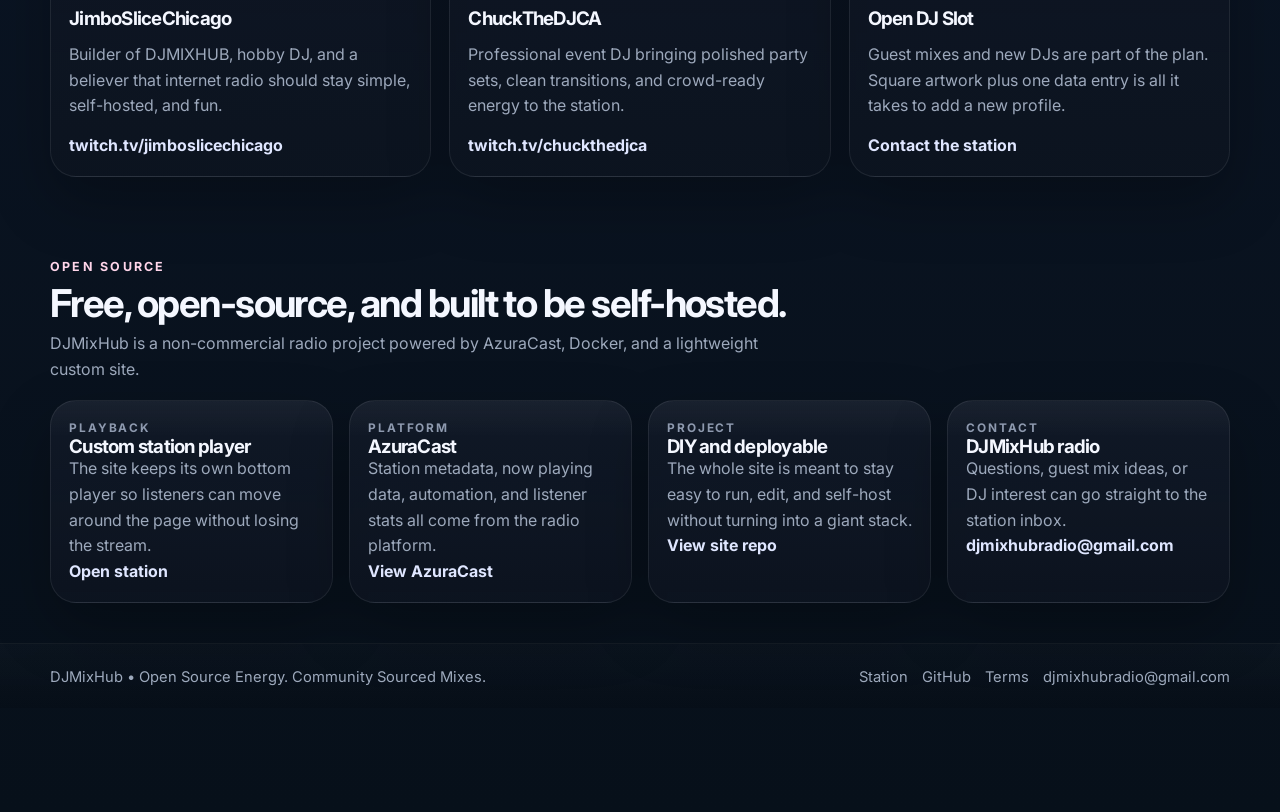
==== commit be63ab06: "Make Twitch chat channel fully env-driven" ====
--- a/hybrid-site/index.html
+++ b/hybrid-site/index.html
@@ -15,7 +15,7 @@
       rel="stylesheet"
     />
     <link rel="icon" type="image/jpeg" href="assets/logo.jpg" />
-    <link rel="stylesheet" href="styles.css?v=20260425g" />
+    <link rel="stylesheet" href="styles.css?v=20260426a" />
   </head>
   <body>
     <div class="terms-gate" id="termsGate" aria-hidden="true">
@@ -139,7 +139,7 @@
               <a
                 id="twitchChatLink"
                 class="simple-link chat-panel__link"
-                href="https://www.twitch.tv/popout/jimboslicechicago/chat"
+                href="https://www.twitch.tv/popout/djmixhub/chat"
                 target="_blank"
                 rel="noreferrer"
               >
@@ -234,8 +234,8 @@
     </div>
 
     <script src="https://cdn.jsdelivr.net/npm/hls.js@1"></script>
-    <script src="config.js?v=20260425g"></script>
-    <script src="dj-data.js?v=20260425g"></script>
-    <script src="app.js?v=20260425g"></script>
+    <script src="config.js?v=20260426a"></script>
+    <script src="dj-data.js?v=20260426a"></script>
+    <script src="app.js?v=20260426a"></script>
   </body>
 </html>
--- a/hybrid-site/styles.css
+++ b/hybrid-site/styles.css
@@ -34,7 +34,7 @@
     radial-gradient(circle at 50% 38%, rgba(108, 124, 255, 0.14), transparent 28%),
     linear-gradient(180deg, #08111d 0%, #0c1627 42%, #07101a 100%);
   line-height: 1.6;
-  padding-bottom: 114px;
+  padding-bottom: 104px;
 }
 
 body::before,
@@ -100,11 +100,11 @@
 }
 
 .site-header__inner {
-  min-height: 72px;
+  min-height: 64px;
   display: flex;
   align-items: center;
   justify-content: space-between;
-  gap: 18px;
+  gap: 14px;
 }
 
 .brand {
@@ -185,7 +185,7 @@
 }
 
 .section {
-  padding: 54px 0;
+  padding: 40px 0;
 }
 
 .eyebrow {
@@ -328,9 +328,9 @@
 
 .section-heading {
   display: grid;
-  gap: 10px;
+  gap: 8px;
   max-width: 760px;
-  margin-bottom: 22px;
+  margin-bottom: 18px;
 }
 
 .section-heading h2 {
@@ -340,14 +340,14 @@
 .onair-layout {
   display: grid;
   grid-template-columns: minmax(0, 1fr) 340px;
-  gap: 18px;
+  gap: 14px;
   align-items: start;
 }
 
 .onair-main {
   display: grid;
   grid-template-columns: minmax(0, 0.95fr) minmax(260px, 0.55fr);
-  gap: 16px;
+  gap: 14px;
   align-items: start;
 }
 
@@ -361,7 +361,7 @@
 .info-card,
 .dj-card,
 .terms-card {
-  padding: 20px;
+  padding: 18px;
 }
 
 .now-card--feature {
@@ -488,9 +488,10 @@
 
 .chat-panel {
   display: grid;
-  gap: 14px;
-  padding: 20px;
+  gap: 10px;
+  padding: 18px;
   min-height: 100%;
+  grid-template-rows: auto auto 1fr auto;
 }
 
 .chat-panel__heading {
@@ -506,7 +507,7 @@
 
 .chat-panel__frame {
   width: 100%;
-  min-height: 540px;
+  min-height: 520px;
   border: 0;
   border-radius: 18px;
   background: #0a1018;
@@ -564,7 +565,7 @@
 }
 
 .site-footer {
-  padding: 26px 0 22px;
+  padding: 22px 0 18px;
   border-top: 1px solid rgba(255, 255, 255, 0.06);
   background: linear-gradient(180deg, rgba(255, 255, 255, 0.02), rgba(0, 0, 0, 0.1));
 }
@@ -599,7 +600,7 @@
   grid-template-columns: auto minmax(0, 1fr) auto;
   gap: 12px;
   align-items: center;
-  padding: 12px 14px;
+  padding: 10px 12px;
   border-radius: 20px;
   background: rgba(7, 11, 18, 0.94);
   border: 1px solid var(--line);
@@ -768,7 +769,7 @@
 
 @media (max-width: 720px) {
   body {
-    padding-bottom: 86px;
+    padding-bottom: 80px;
   }
 
   .container {
@@ -776,11 +777,11 @@
   }
 
   .site-header__inner {
-    min-height: 54px;
+    min-height: 50px;
     display: grid;
     grid-template-columns: minmax(0, 1fr) auto;
     gap: 6px 8px;
-    padding: 8px 0 6px;
+    padding: 7px 0 5px;
   }
 
   .brand {
@@ -834,7 +835,7 @@
   }
 
   .section {
-    padding: 34px 0;
+    padding: 24px 0;
   }
 
   .terms-gate__actions,
@@ -855,7 +856,7 @@
   .dj-card,
   .terms-card,
   .terms-gate__card {
-    padding: 18px;
+    padding: 16px;
   }
 
   .now-card--feature {
@@ -878,7 +879,7 @@
   }
 
   .chat-panel__frame {
-    min-height: 360px;
+    min-height: 320px;
   }
 
   .station-dock {
@@ -887,7 +888,7 @@
     bottom: 8px;
     grid-template-columns: 40px minmax(0, 1fr) auto;
     gap: 8px;
-    padding: 8px 10px;
+    padding: 7px 9px;
     border-radius: 16px;
   }
 
